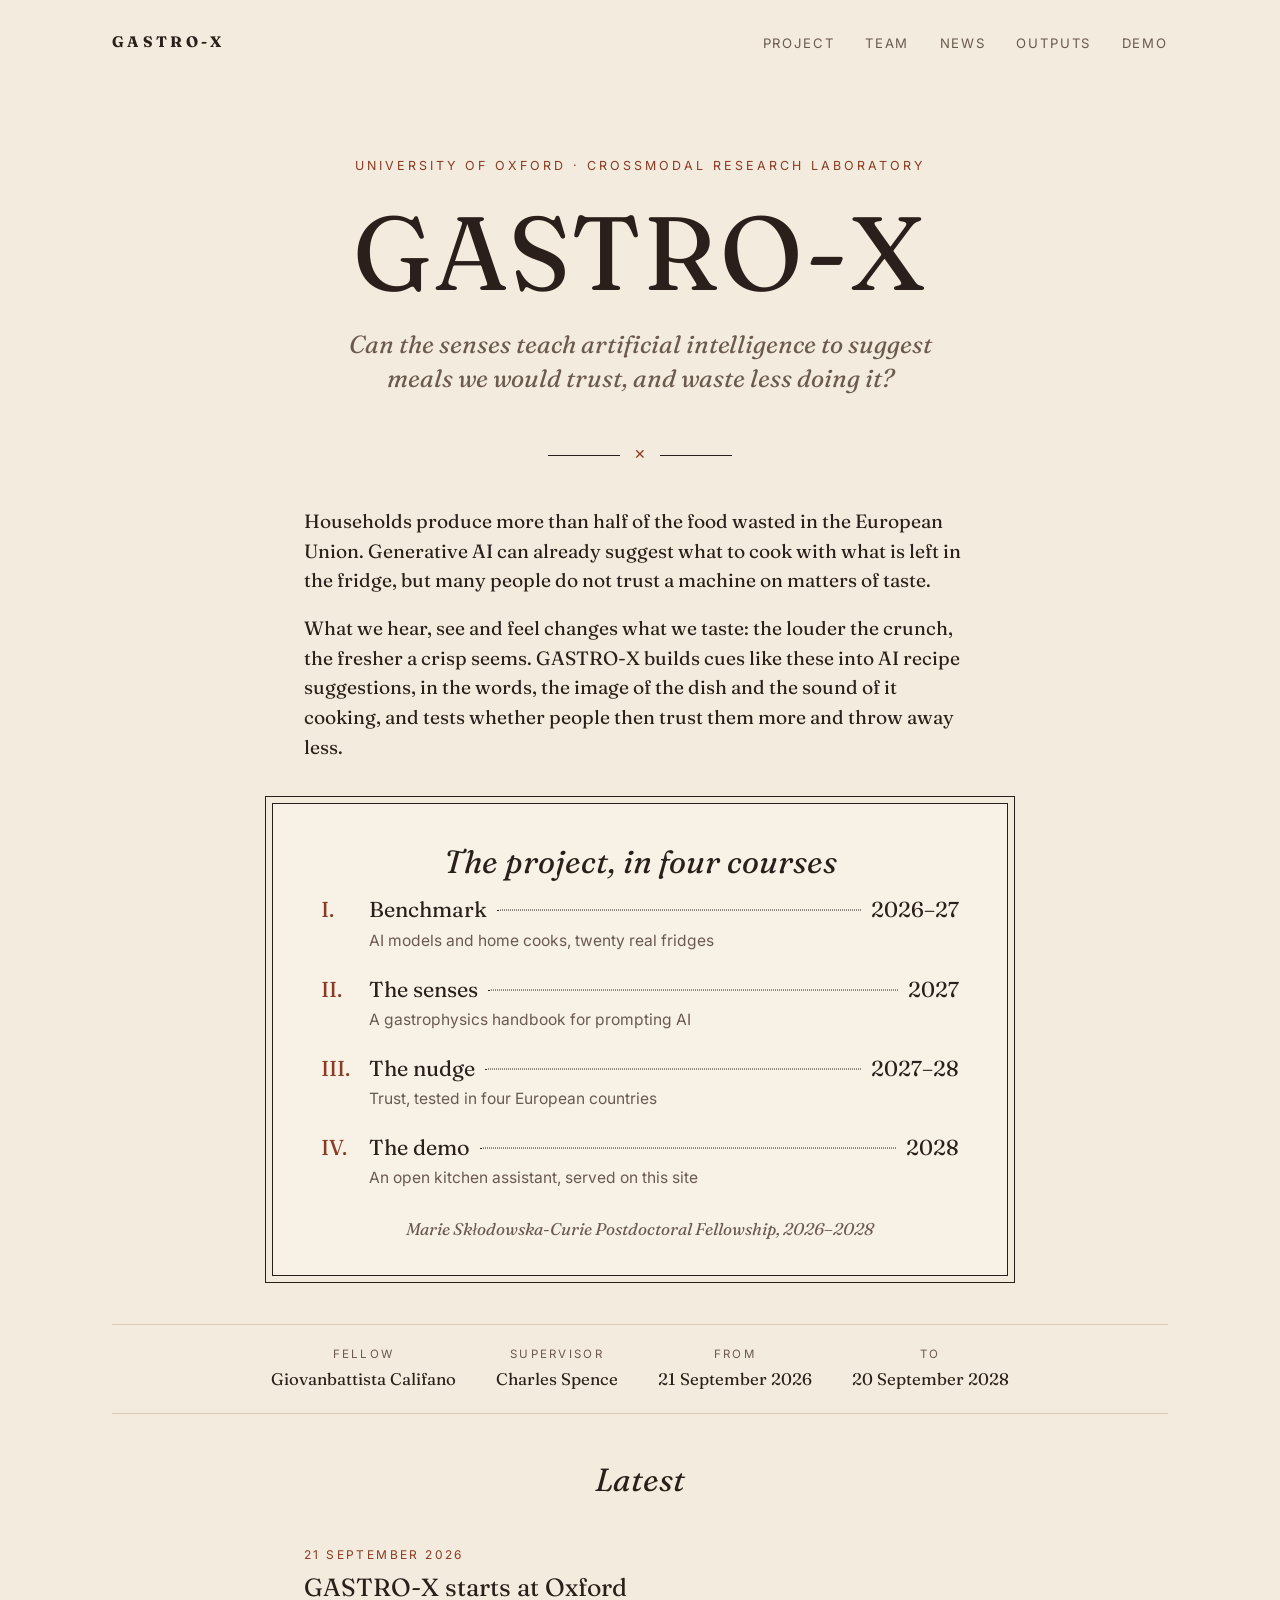
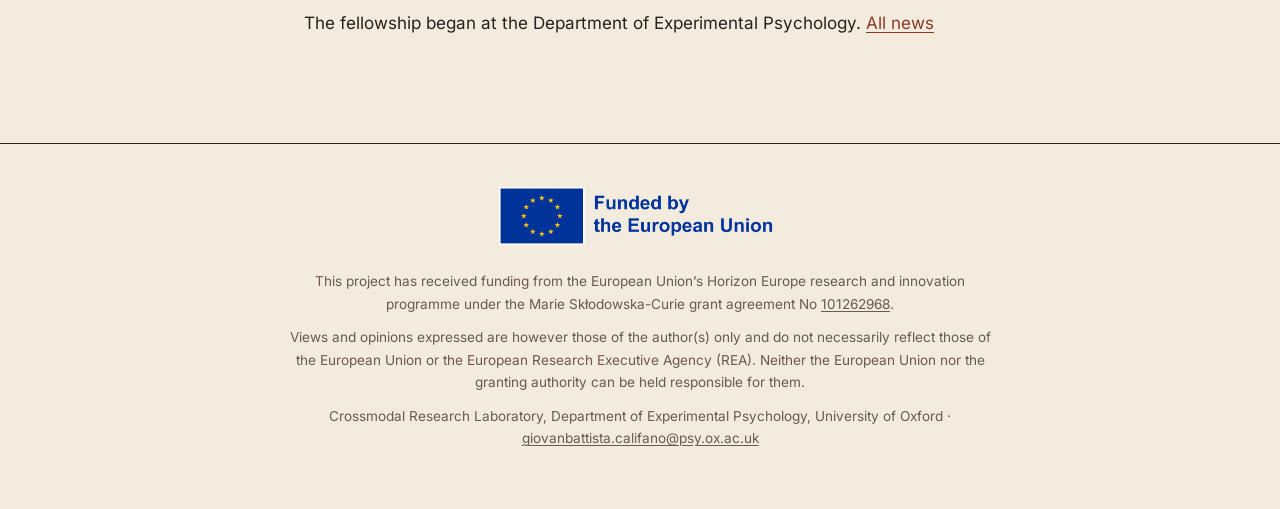
==== index.html @ 7e24fc37 "Add GASTRO-X project website" ====
<!DOCTYPE html>
<html lang="en-GB">
<head>
  <meta charset="utf-8">
  <meta name="viewport" content="width=device-width, initial-scale=1">
  <title>GASTRO-X · Sensory trust in AI recipes</title>
  <meta name="description" content="GASTRO-X studies whether sensory cues can make AI recipe suggestions more trustworthy and help households waste less food. MSCA Postdoctoral Fellowship, University of Oxford.">
  <meta property="og:title" content="GASTRO-X · Sensory trust in AI recipes">
  <meta property="og:description" content="GASTRO-X studies whether sensory cues can make AI recipe suggestions more trustworthy and help households waste less food. MSCA Postdoctoral Fellowship, University of Oxford.">
  <meta property="og:type" content="website">
  <meta name="color-scheme" content="light dark">
  <link rel="preload" href="assets/fonts/fraunces-latin-wght-normal.woff2" as="font" type="font/woff2" crossorigin>
  <link rel="stylesheet" href="assets/style.css">
  <link rel="icon" href="assets/favicon.svg" type="image/svg+xml">
  <script data-goatcounter="https://gastro-x.goatcounter.com/count" async src="//gc.zgo.at/count.js"></script>
</head>
<body>
  <a class="skip" href="#main">Skip to content</a>
  <header class="site-header">
    <div class="wrap">
      <a class="brand" href="index.html">GASTRO-X</a>
      <nav aria-label="Main">
        <ul>
          <li><a href="project.html">Project</a></li>
          <li><a href="team.html">Team</a></li>
          <li><a href="news.html">News</a></li>
          <li><a href="outputs.html">Outputs</a></li>
          <li><a href="demo/">Demo</a></li>
        </ul>
      </nav>
    </div>
  </header>

  <main id="main">
    <div class="wrap">
      <section class="head">
        <p class="kicker">University of Oxford · Crossmodal Research Laboratory</p>
        <h1>GASTRO-X</h1>
        <p class="sub">Can the senses teach artificial intelligence to suggest meals we would trust, and waste less doing it?</p>
      </section>
      <div class="orn">✕</div>

      <div class="col">
        <p class="lead">Households produce more than half of the food wasted in the European Union. Generative AI can already suggest what to cook with what is left in the fridge, but many people do not trust a machine on matters of taste.</p>
        <p class="lead">What we hear, see and feel changes what we taste: the louder the crunch, the fresher a crisp seems. GASTRO-X builds cues like these into AI recipe suggestions, in the words, the image of the dish and the sound of it cooking, and tests whether people then trust them more and throw away less.</p>
      </div>

      <section class="menu" aria-labelledby="courses">
        <h2 class="it" id="courses">The project, in four courses</h2>
        <div class="course">
          <div class="row"><span class="num">I.</span><span><a href="project.html#benchmark">Benchmark</a></span><span class="dots"></span><span class="when">2026–27</span></div>
          <p class="desc">AI models and home cooks, twenty real fridges</p>
        </div>
        <div class="course">
          <div class="row"><span class="num">II.</span><span><a href="project.html#senses">The senses</a></span><span class="dots"></span><span class="when">2027</span></div>
          <p class="desc">A gastrophysics handbook for prompting AI</p>
        </div>
        <div class="course">
          <div class="row"><span class="num">III.</span><span><a href="project.html#nudge">The nudge</a></span><span class="dots"></span><span class="when">2027–28</span></div>
          <p class="desc">Trust, tested in four European countries</p>
        </div>
        <div class="course">
          <div class="row"><span class="num">IV.</span><span><a href="project.html#demo">The demo</a></span><span class="dots"></span><span class="when">2028</span></div>
          <p class="desc">An open kitchen assistant, served on this site</p>
        </div>
        <p class="note">Marie Skłodowska-Curie Postdoctoral Fellowship, 2026–2028</p>
      </section>

      <dl class="facts">
        <div><dt>Fellow</dt><dd>Giovanbattista Califano</dd></div>
        <div><dt>Supervisor</dt><dd>Charles Spence</dd></div>
        <div><dt>From</dt><dd>21 September 2026</dd></div>
        <div><dt>To</dt><dd>20 September 2028</dd></div>
      </dl>

      <div class="col">
        <h2 class="it">Latest</h2>
        <article class="entry">
          <time datetime="2026-09-21">21 September 2026</time>
          <h3><a href="news.html#launch">GASTRO-X starts at Oxford</a></h3>
          <p>The fellowship began at the Department of Experimental Psychology. <a href="news.html">All news</a></p>
        </article>
      </div>
    </div>
  </main>

  <footer class="site-footer">
    <div class="wrap">
      <picture class="eu">
        <source srcset="assets/eu-funded-neg.png" media="(prefers-color-scheme: dark)">
        <img src="assets/eu-funded.png" alt="Funded by the European Union" width="287" height="64">
      </picture>
      <p>This project has received funding from the European Union’s Horizon Europe research and innovation programme under the Marie Skłodowska-Curie grant agreement No <a href="https://cordis.europa.eu/project/id/101262968">101262968</a>.</p>
      <p>Views and opinions expressed are however those of the author(s) only and do not necessarily reflect those of the European Union or the European Research Executive Agency (REA). Neither the European Union nor the granting authority can be held responsible for them.</p>
      <p>Crossmodal Research Laboratory, Department of Experimental Psychology, University of Oxford · <a href="mailto:giovanbattista.califano@psy.ox.ac.uk">giovanbattista.califano@psy.ox.ac.uk</a></p>
    </div>
  </footer>
</body>
</html>
---- assets/style.css ----
/* GASTRO-X — "menu card" design
   Fonts: Fraunces for display, Inter for text (SIL Open Font License), self-hosted: no third-party requests. */

@font-face { font-family: "Fraunces"; font-style: normal; font-weight: 100 900; font-display: swap;
  src: url("fonts/fraunces-latin-wght-normal.woff2") format("woff2");
  unicode-range: U+0000-00FF, U+0131, U+0152-0153, U+02BB-02BC, U+02C6, U+02DA, U+02DC, U+0304, U+0308, U+0329, U+2000-206F, U+20AC, U+2122, U+2191, U+2193, U+2212, U+2215, U+FEFF, U+FFFD; }
@font-face { font-family: "Fraunces"; font-style: normal; font-weight: 100 900; font-display: swap;
  src: url("fonts/fraunces-latin-ext-wght-normal.woff2") format("woff2");
  unicode-range: U+0100-02BA, U+02BD-02C5, U+02C7-02CC, U+02CE-02D7, U+02DD-02FF, U+1E00-1E9F, U+2C60-2C7F, U+A720-A7FF; }
@font-face { font-family: "Fraunces"; font-style: italic; font-weight: 100 900; font-display: swap;
  src: url("fonts/fraunces-latin-wght-italic.woff2") format("woff2"); }

@font-face { font-family: "Inter"; font-style: normal; font-weight: 100 900; font-display: swap;
  src: url("fonts/inter-latin-wght-normal.woff2") format("woff2");
  unicode-range: U+0000-00FF, U+0131, U+0152-0153, U+02BB-02BC, U+02C6, U+02DA, U+02DC, U+0304, U+0308, U+0329, U+2000-206F, U+20AC, U+2122, U+2191, U+2193, U+2212, U+2215, U+FEFF, U+FFFD; }
@font-face { font-family: "Inter"; font-style: normal; font-weight: 100 900; font-display: swap;
  src: url("fonts/inter-latin-ext-wght-normal.woff2") format("woff2");
  unicode-range: U+0100-02BA, U+02BD-02C5, U+02C7-02CC, U+02CE-02D7, U+02DD-02FF, U+1E00-1E9F, U+2C60-2C7F, U+A720-A7FF; }

:root {
  --paper: #f3ebdd;
  --card: #f7f1e6;
  --ink: #2a1f1a;
  --muted: #6b5a4e;
  --accent: #8a3b24;
  --line: #2a1f1a;
  --hair: #d8cab4;
  --serif: "Fraunces", Georgia, "Times New Roman", serif;
  --sans: "Inter", -apple-system, BlinkMacSystemFont, "Segoe UI", Roboto, Arial, sans-serif;
}
@media (prefers-color-scheme: dark) {
  :root {
    --paper: #1d1714;
    --card: #241d19;
    --ink: #efe4d3;
    --muted: #b3a393;
    --accent: #e39a78;
    --line: #cdbda8;
    --hair: #3d332c;
  }
}

* { box-sizing: border-box; }
html { -webkit-text-size-adjust: 100%; }
body {
  margin: 0; background: var(--paper); color: var(--ink);
  font-family: var(--sans); font-size: 1.0625rem; line-height: 1.65;
  -webkit-font-smoothing: antialiased;
}
a { color: var(--accent); text-underline-offset: 0.18em; text-decoration-thickness: 1px; }
a:hover { text-decoration-thickness: 2px; }
.skip { position: absolute; left: -999px; }
.skip:focus { left: 1rem; top: 1rem; background: var(--paper); padding: 0.5rem; z-index: 10; }

.wrap { max-width: 68rem; margin: 0 auto; padding: 0 1rem; }
.col { max-width: 42rem; margin: 0 auto; }

/* Header */
.site-header .wrap {
  display: flex; flex-wrap: wrap; align-items: center; justify-content: space-between;
  gap: 0.75rem 2rem; padding-top: 1.75rem; padding-bottom: 1.75rem;
}
.brand {
  font-family: var(--serif); font-weight: 700; font-size: 0.95rem; letter-spacing: 0.22em;
  text-transform: uppercase; color: var(--ink); text-decoration: none;
}
nav ul { list-style: none; margin: 0; padding: 0; display: flex; flex-wrap: wrap; gap: 0.25rem 1.9rem; }
nav a {
  color: var(--muted); text-decoration: none; font-size: 0.82rem;
  letter-spacing: 0.14em; text-transform: uppercase;
}
nav a:hover, nav a[aria-current="page"] { color: var(--ink); }
nav a[aria-current="page"] { text-decoration: underline; text-decoration-color: var(--accent); text-underline-offset: 0.5em; }

/* Page head (centred, like the top of a menu) */
main { padding: 2.5rem 0 4rem; }
.head { text-align: center; padding: 2rem 0 0.5rem; }
.kicker {
  font-size: 0.78rem; letter-spacing: 0.24em; text-transform: uppercase; color: var(--accent);
  margin: 0 0 1rem;
}
h1, h2, h3 { font-family: var(--serif); font-weight: 400; line-height: 1.15; }
h1 { font-size: clamp(2.6rem, 9vw, 6.5rem); letter-spacing: 0.02em; margin: 0 0 1rem; }
.page h1 { font-size: clamp(2.4rem, 7vw, 4.25rem); }
.sub {
  font-family: var(--serif); font-style: italic; color: var(--muted);
  font-size: clamp(1.2rem, 2.6vw, 1.55rem); line-height: 1.35; max-width: 40rem; margin: 0 auto;
}
.orn {
  display: flex; align-items: center; justify-content: center; gap: 0.9rem;
  margin: 2.5rem auto; color: var(--accent); font-family: var(--serif); font-size: 0.9rem;
}
.orn::before, .orn::after { content: ""; width: 4.5rem; border-top: 1px solid var(--line); }

h2 { font-size: clamp(1.6rem, 3.5vw, 2rem); margin: 3rem 0 1rem; }
h2.it { font-style: italic; text-align: center; }
h3 { font-size: 1.3rem; margin: 2rem 0 0.4rem; }
p { margin: 0 0 1.1rem; }
.lead { font-family: var(--serif); font-size: 1.2rem; line-height: 1.55; }
.muted { color: var(--muted); }
.small { font-size: 0.9rem; }
.center { text-align: center; }

/* The menu card */
.menu {
  max-width: 46rem; margin: 2.5rem auto; padding: 2.5rem 3rem 2rem; background: var(--card);
  border: 1px solid var(--line); outline: 1px solid var(--line); outline-offset: 6px;
}
.menu > h2 { margin-top: 0; }
.course { margin: 0 0 1.4rem; }
.course .row {
  display: flex; align-items: baseline; gap: 0.6rem;
  font-family: var(--serif); font-size: 1.35rem; line-height: 1.3;
}
.course .num { min-width: 2.4rem; color: var(--accent); }
.course .row .dots { flex: 1; border-bottom: 1px dotted var(--line); transform: translateY(-0.3em); min-width: 1rem; }
.course .when { font-variant-numeric: lining-nums; white-space: nowrap; }
.course .desc { margin: 0.2rem 0 0 3rem; color: var(--muted); font-size: 0.97rem; }
.course .more { margin: 0.6rem 0 0 3rem; }
.menu .note { text-align: center; font-family: var(--serif); font-style: italic; color: var(--muted); margin: 1.5rem 0 0; }

/* Colophon line of facts */
.facts {
  display: flex; flex-wrap: wrap; justify-content: center; gap: 0.4rem 2.5rem;
  margin: 3rem 0 0; padding: 1.25rem 0; border-top: 1px solid var(--hair); border-bottom: 1px solid var(--hair);
  font-size: 0.9rem; text-align: center;
}
.facts dt { font-size: 0.72rem; letter-spacing: 0.2em; text-transform: uppercase; color: var(--muted); }
.facts dd { margin: 0.1rem 0 0; font-family: var(--serif); font-size: 1.05rem; }

/* News */
.entry { padding: 1.5rem 0; border-top: 1px solid var(--hair); }
.entry:first-of-type { border-top: 0; }
.entry time { font-size: 0.75rem; letter-spacing: 0.2em; text-transform: uppercase; color: var(--accent); }
.entry h3 { margin: 0.35rem 0 0.5rem; font-size: 1.55rem; }
.entry h3 a { color: var(--ink); text-decoration: none; }
.entry h3 a:hover { color: var(--accent); }

/* People */
.person { text-align: center; margin: 0 0 3rem; }
.person h3 { font-size: 1.75rem; margin: 0 0 0.3rem; }
.person .role { font-family: var(--serif); font-style: italic; color: var(--muted); margin-bottom: 1rem; }
.person .bio { text-align: left; }
.person .links { font-size: 0.8rem; letter-spacing: 0.14em; text-transform: uppercase; }
.person .links a { margin: 0 0.6rem; }

/* References */
.refs { list-style: none; padding: 0; }
.refs li { padding-left: 1.5rem; text-indent: -1.5rem; margin-bottom: 0.9rem; font-size: 0.95rem; }
.refs a { overflow-wrap: anywhere; }

/* Footer: EU acknowledgement (Grant Agreement, Art. 17.2 and 17.3). Do not remove. */
.site-footer { border-top: 1px solid var(--line); padding: 2.5rem 0 3rem; text-align: center; color: var(--muted); font-size: 0.85rem; }
.site-footer .eu { display: inline-block; margin-bottom: 1rem; }
.site-footer .eu img { height: 64px; width: auto; display: block; }
.site-footer p { max-width: 44rem; margin: 0 auto 0.7rem; }
.site-footer a { color: var(--muted); }

@media (max-width: 600px) {
  .site-header .wrap { justify-content: center; }
  nav ul { justify-content: center; gap: 0.25rem 1.2rem; }
  .menu { padding: 1.75rem 1.25rem 1.25rem; outline-offset: 4px; }
  .course .row { font-size: 1.15rem; }
  .course .num { min-width: 1.9rem; }
  .course .desc, .course .more { margin-left: 2.5rem; }
  .site-footer .eu img { height: 52px; }
}

.course .row a { color: var(--ink); text-decoration: none; }
.course .row a:hover { color: var(--accent); text-decoration: underline; }
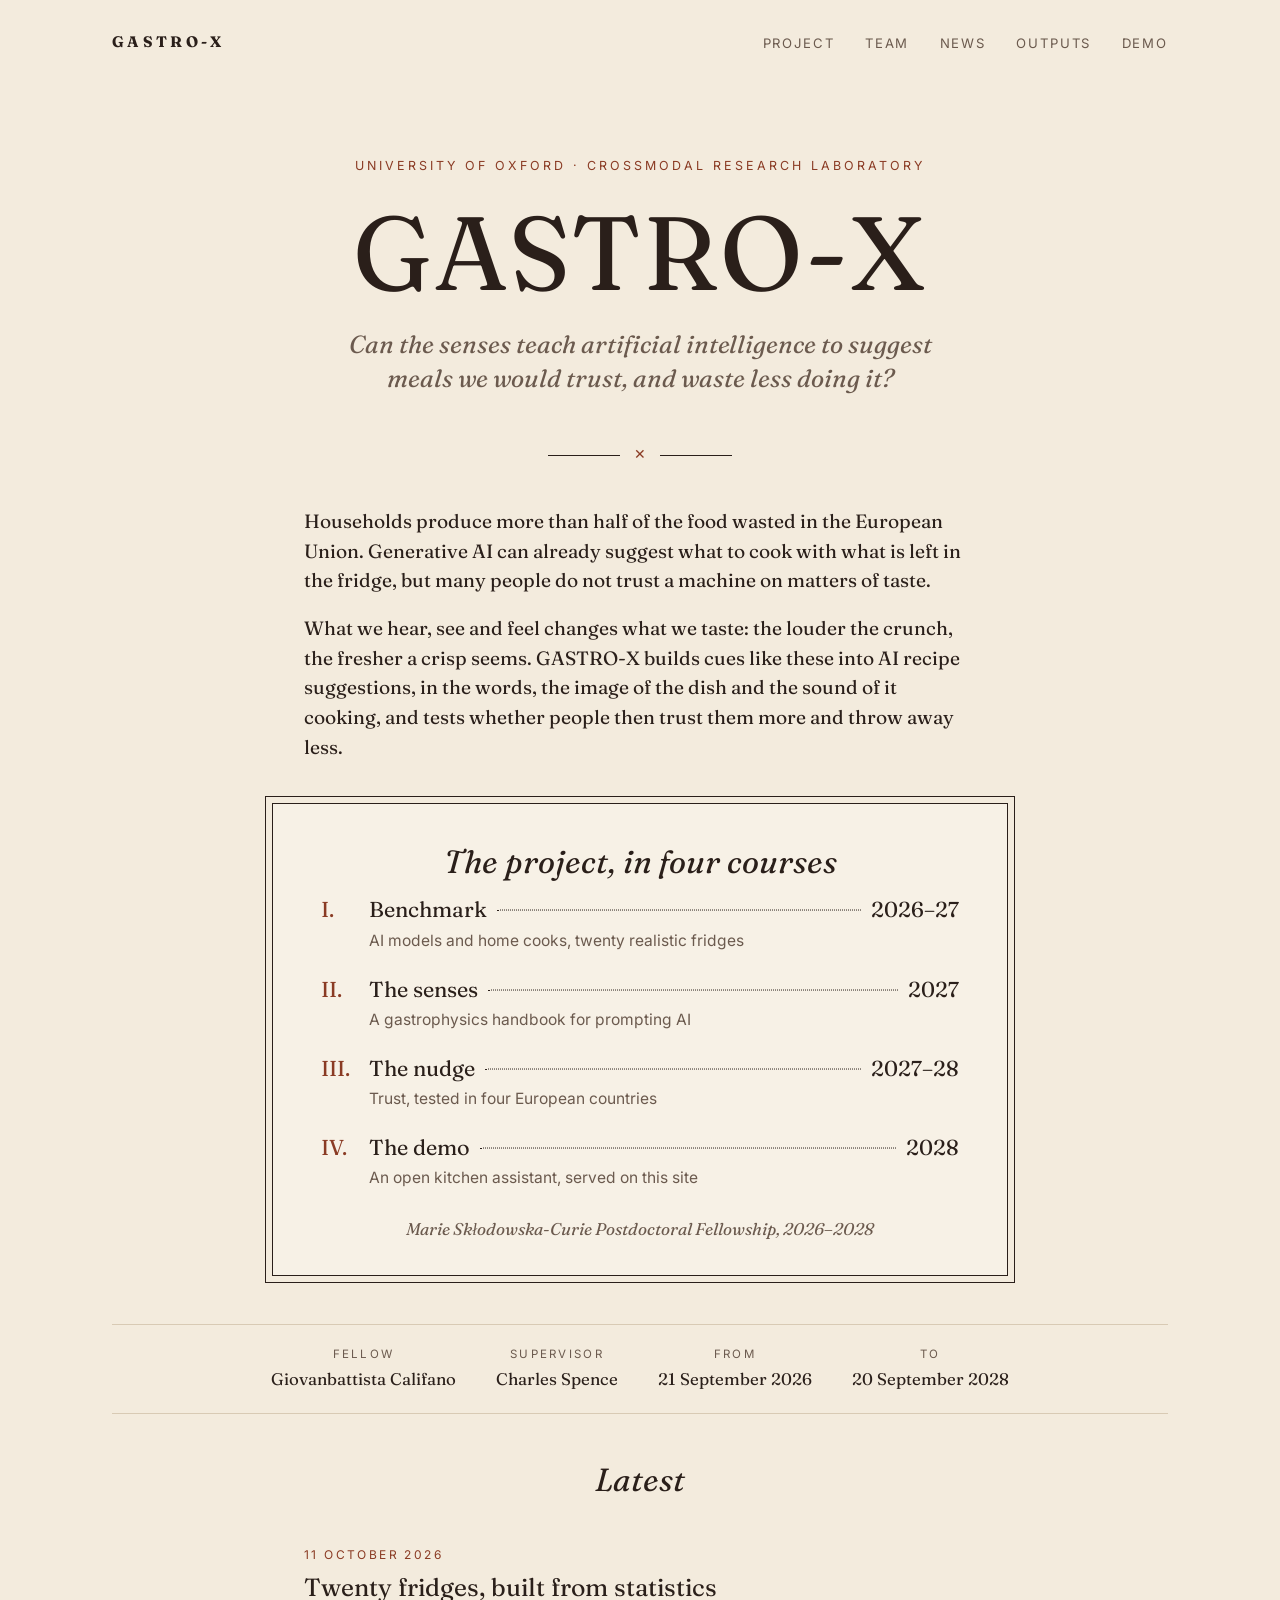
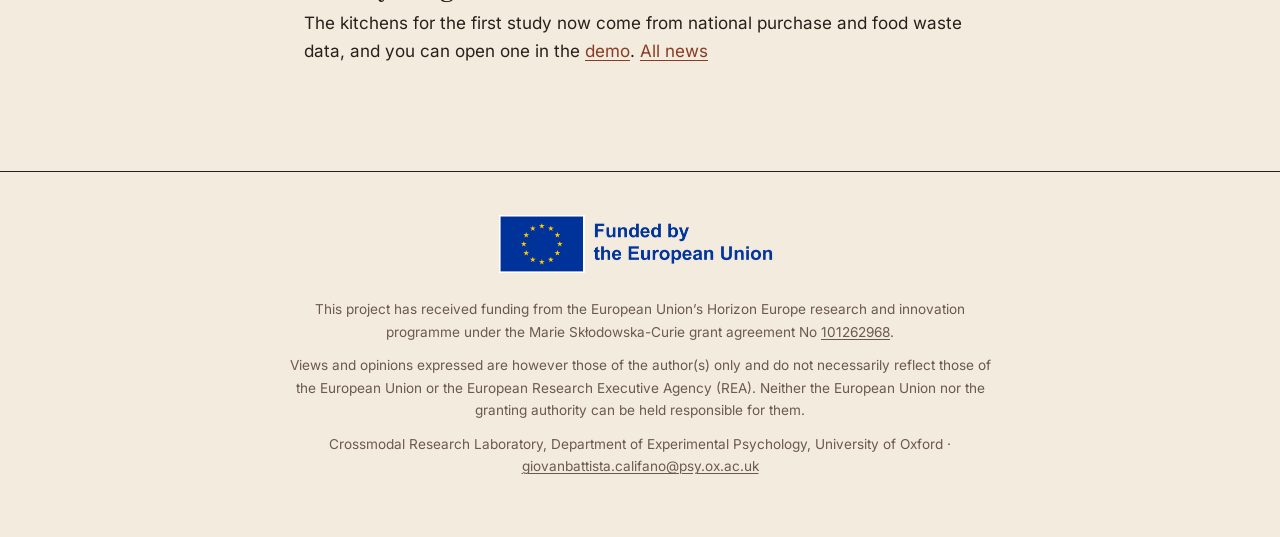
==== commit 0526253b: "Add Open a fridge demo" ====
--- a/index.html
+++ b/index.html
@@ -49,7 +49,7 @@
         <h2 class="it" id="courses">The project, in four courses</h2>
         <div class="course">
           <div class="row"><span class="num">I.</span><span><a href="project.html#benchmark">Benchmark</a></span><span class="dots"></span><span class="when">2026–27</span></div>
-          <p class="desc">AI models and home cooks, twenty real fridges</p>
+          <p class="desc">AI models and home cooks, twenty realistic fridges</p>
         </div>
         <div class="course">
           <div class="row"><span class="num">II.</span><span><a href="project.html#senses">The senses</a></span><span class="dots"></span><span class="when">2027</span></div>
@@ -76,9 +76,9 @@
       <div class="col">
         <h2 class="it">Latest</h2>
         <article class="entry">
-          <time datetime="2026-09-21">21 September 2026</time>
-          <h3><a href="news.html#launch">GASTRO-X starts at Oxford</a></h3>
-          <p>The fellowship began at the Department of Experimental Psychology. <a href="news.html">All news</a></p>
+          <time datetime="2026-10-11">11 October 2026</time>
+          <h3><a href="news.html#fridges">Twenty fridges, built from statistics</a></h3>
+          <p>The kitchens for the first study now come from national purchase and food waste data, and you can open one in the <a href="demo/">demo</a>. <a href="news.html">All news</a></p>
         </article>
       </div>
     </div>
--- a/assets/style.css
+++ b/assets/style.css
@@ -168,3 +168,69 @@
 
 .course .row a { color: var(--ink); text-decoration: none; }
 .course .row a:hover { color: var(--accent); text-decoration: underline; }
+
+/* Demo: open a fridge */
+.regions { border: 0; margin: 0 0 1.25rem; padding: 0; text-align: center; }
+.regions legend { margin: 0 auto 0.9rem; }
+.region-grid { display: grid; grid-template-columns: repeat(4, 1fr); gap: 0.6rem; }
+.region {
+  font: inherit; color: var(--ink); background: var(--card); border: 1px solid var(--hair);
+  padding: 0.8rem 0.5rem; cursor: pointer; display: flex; flex-direction: column; gap: 0.15rem; align-items: center;
+}
+.region:hover { border-color: var(--line); }
+.region[aria-pressed="true"] { border-color: var(--accent); outline: 1px solid var(--accent); }
+.r-area { font-size: 0.68rem; letter-spacing: 0.18em; text-transform: uppercase; color: var(--muted); }
+.r-country { font-family: var(--serif); font-size: 1.2rem; }
+.demo-actions { display: flex; flex-wrap: wrap; justify-content: center; align-items: center; gap: 0.8rem 1.6rem; }
+.btn {
+  font: inherit; font-size: 0.82rem; letter-spacing: 0.16em; text-transform: uppercase; cursor: pointer;
+  color: var(--paper); background: var(--accent); border: 0; padding: 0.85rem 1.6rem;
+}
+.btn:hover { filter: brightness(1.08); }
+.btn:disabled { opacity: 0.6; cursor: default; }
+.toggle { font-size: 0.9rem; color: var(--muted); display: inline-flex; gap: 0.45rem; align-items: center; }
+.toggle input { accent-color: var(--accent); width: 1rem; height: 1rem; }
+button:focus-visible, summary:focus-visible, input:focus-visible { outline: 2px solid var(--accent); outline-offset: 2px; }
+
+.fridge .note.top { margin: -0.5rem 0 1.5rem; }
+.shelf {
+  font-family: var(--sans); font-size: 0.7rem; letter-spacing: 0.2em; text-transform: uppercase; color: var(--accent);
+  margin: 1.3rem 0 0.3rem; padding-bottom: 0.25rem; border-bottom: 1px solid var(--hair);
+}
+.items { list-style: none; margin: 0; padding: 0; }
+.items li { display: flex; align-items: flex-start; gap: 0.75rem; padding: 0.35rem 0; border-bottom: 1px dotted var(--hair); }
+.items li:last-child { border-bottom: 0; }
+.items details { flex: 1; min-width: 0; }
+.items summary { list-style: none; cursor: pointer; display: flex; flex-wrap: wrap; align-items: baseline; gap: 0.1rem 0.55rem; }
+.items summary::-webkit-details-marker { display: none; }
+.items .iname { font-family: var(--serif); font-size: 1.12rem; }
+.items .idetail { color: var(--muted); font-size: 0.9rem; }
+.items details p { margin: 0.35rem 0 0.5rem 1.2rem; font-size: 0.9rem; color: var(--muted); }
+.dot { width: 0.55rem; height: 0.55rem; border-radius: 50%; display: inline-block; flex: none; border: 1px solid var(--hair); transform: translateY(-0.08em); }
+.items li.urgent .dot, .legend .dot { background: var(--accent); border-color: var(--accent); }
+.items li.urgent .idetail { color: var(--accent); }
+.legend { text-align: center; font-size: 0.85rem; color: var(--muted); margin: 1.5rem 0 0; }
+.seg { display: inline-flex; border: 1px solid var(--hair); flex: none; margin-top: 0.15rem; }
+.seg button {
+  font: inherit; font-size: 0.72rem; letter-spacing: 0.08em; text-transform: uppercase; color: var(--muted);
+  background: transparent; border: 0; border-left: 1px solid var(--hair); padding: 0.25rem 0.5rem; cursor: pointer;
+}
+.seg button:first-child { border-left: 0; }
+.seg button[aria-pressed="true"] { background: var(--accent); color: var(--paper); }
+.instr { text-align: center; font-size: 0.95rem; margin: 0 0 1rem; }
+.score { background: var(--card); border: 1px solid var(--line); padding: 0.7rem 1rem 0.2rem; margin: 0 0 1rem; position: sticky; top: 0.5rem; z-index: 2; box-shadow: 0 6px 12px -10px rgba(0,0,0,0.35); }
+.explain { margin-top: 1.25rem; font-size: 0.95rem; }
+.score-row { display: flex; justify-content: space-between; align-items: baseline; }
+.score-label { font-size: 0.75rem; letter-spacing: 0.18em; text-transform: uppercase; color: var(--muted); }
+.score-val { font-family: var(--serif); font-size: 1.7rem; color: var(--accent); font-variant-numeric: lining-nums tabular-nums; }
+.bar { height: 6px; background: var(--hair); margin: 0.4rem 0 0.7rem; }
+.bar span { display: block; height: 100%; width: 0; background: var(--accent); transition: width 0.25s ease; }
+.explain summary { cursor: pointer; color: var(--accent); }
+.steps { padding-left: 1.3rem; }
+.steps li { margin-bottom: 0.7rem; }
+@media (max-width: 600px) {
+  .region-grid { grid-template-columns: repeat(2, 1fr); }
+  .items li { flex-direction: column; gap: 0.3rem; }
+  .seg { margin-left: 1.2rem; }
+}
+@media (prefers-reduced-motion: reduce) { .bar span { transition: none; } }
